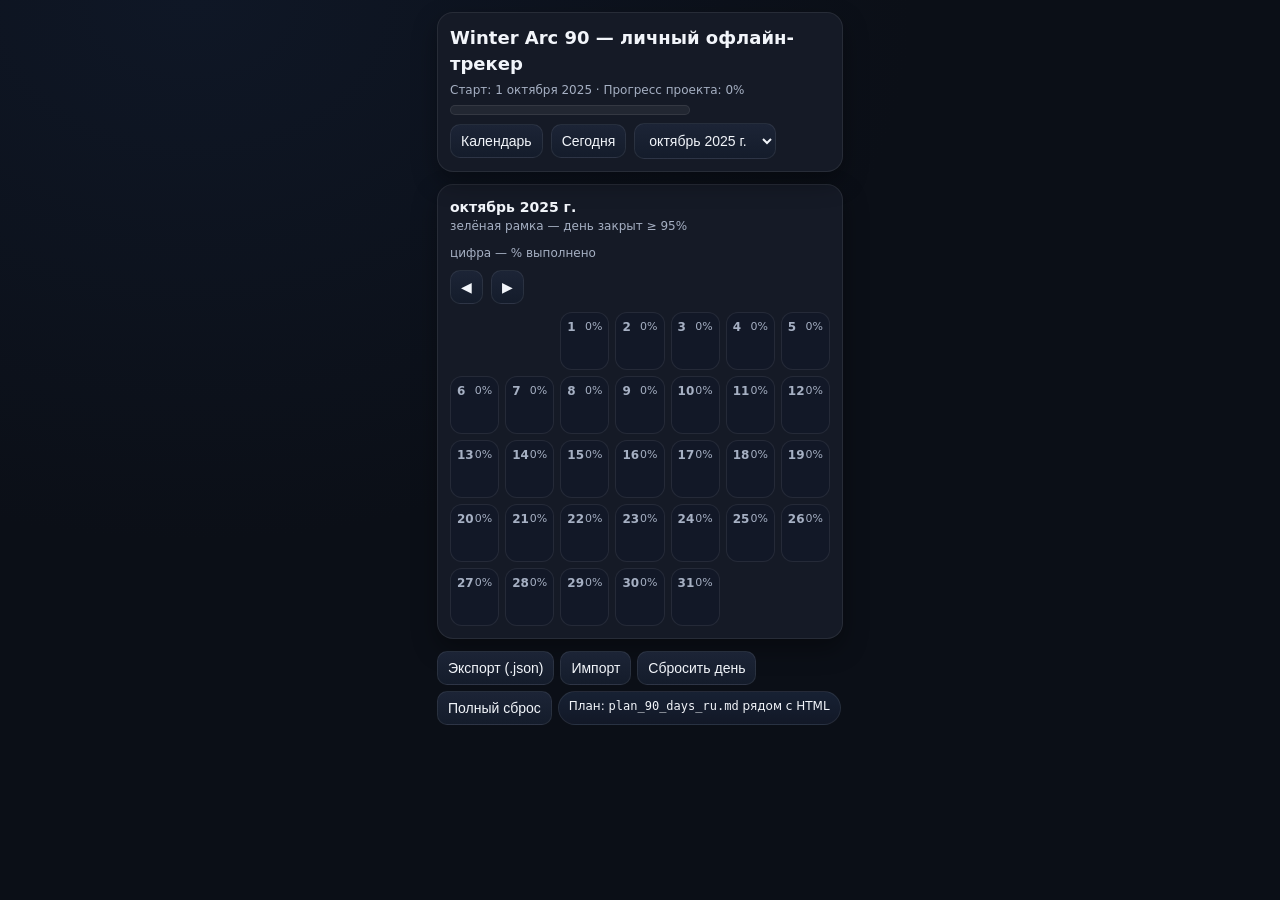
==== index.html @ 8bee767a "Add files via upload" ====
<!doctype html>
<html lang="ru">
<head>
  <meta charset="utf-8" />
  <meta name="viewport" content="width=device-width, initial-scale=1, viewport-fit=cover" />
  <title>Winter Arc 90 — личный трекер</title>
  <style>
    /* ===== Тема/переменные ===== */
    :root{
      --bg:#0b0f17; --fg:#f2f5fa; --muted:#a6b0c3;
      --card:#151a26; --border:rgba(255,255,255,.08);
      --accent:#7dd3fc; --ok:#22c55e;
      --chip:#1c2436; --shadow:0 10px 24px rgba(0,0,0,.35);
    }

    /* ===== База и ЖЁСТКИЙ МОБ. ЗАМОК ===== */
    *{box-sizing:border-box; max-width:100%}
    html,body{height:100%}
    html, body { overflow-x:hidden; }
    body{
      margin:0; background:radial-gradient(1200px 900px at 15% 0%, #0f1726 0%, #0b0f17 60%);
      color:var(--fg);
      font:15px/1.42 system-ui,-apple-system,Segoe UI,Roboto,Inter,Arial;
      -webkit-text-size-adjust:100%;
    }
    .wrap{
      width:100vw; max-width:430px;   /* под iPhone 14 Pro Max */
      margin:0 auto; padding:12px;
    }
    header{position:sticky; top:0; z-index:10; margin-bottom:12px}
    .card{background:var(--card); border:1px solid var(--border); border-radius:16px; padding:12px; box-shadow:var(--shadow)}
    .row{display:flex; gap:8px; align-items:center; flex-wrap:wrap}
    .row > *, header > * { min-width:0; } /* дети flex могут сжиматься */

    h1{font-size:18px; margin:0 0 6px}
    .sub{color:var(--muted); font-size:12px}
    .pill{background:linear-gradient(180deg,#172133,#121827);
      border:1px solid var(--border); border-radius:999px; padding:6px 10px; font-size:12px}
    .chips{display:flex; gap:6px; flex-wrap:wrap}
    .chip{background:var(--chip); border:1px solid var(--border); color:#cfe8ff; border-radius:999px; padding:4px 8px; font-size:11px}

    button,select{
      background:linear-gradient(180deg,#1c2436,#141c2b);
      color:var(--fg); border:1px solid var(--border);
      border-radius:10px; padding:8px 10px; font-size:14px; max-width:100%; cursor:pointer
    }

    /* ===== Календарь ===== */
    .legend{display:flex; gap:10px; color:var(--muted); font-size:12px; flex-wrap:wrap}
    .grid{display:grid; grid-template-columns:repeat(7, minmax(38px,1fr)); gap:6px}
    .dayCell{position:relative; min-height:58px; background:#121827; border:1px solid var(--border); border-radius:12px; padding:6px}
    .dayCell .num{font-weight:700; color:var(--muted); font-size:12px}
    .dayCell .pct{position:absolute; right:6px; top:6px; font-size:11px; color:var(--muted)}
    .dayCell.done{outline:2px solid var(--ok)}

    /* ===== День ===== */
    h2{margin:12px 0 8px; font-size:16px}
    ul{list-style:none; margin:0; padding:0; display:flex; flex-direction:column; gap:8px}
    li{display:flex; gap:10px; align-items:flex-start}
    input[type="checkbox"]{width:20px; height:20px; flex:0 0 auto; accent-color:#60a5fa}
    label, p, li, div { white-space:normal; overflow-wrap:anywhere; word-break:break-word }
    .group{border-left:3px solid rgba(125,211,252,.6); padding-left:10px; border-radius:6px}
    .hint{color:var(--muted); font-size:12px; margin-left:30px}

    /* ===== Прогресс ===== */
    .progressBar{height:10px; border:1px solid var(--border); background:rgba(255,255,255,.06); border-radius:999px; overflow:hidden}
    .progressBar>i{display:block; height:100%; background:linear-gradient(90deg,#7dd3fc,#c084fc)}

    /* ===== Футер ===== */
    .footer{margin:12px 0 20px; display:flex; gap:6px; flex-wrap:wrap}

    /* Медиаконтент не шире экрана */
    img,video,canvas,svg{max-width:100%; height:auto}
  </style>
</head>
<body>
  <div class="wrap">
    <header class="card">
      <div class="row" style="justify-content:space-between; align-items:flex-start">
        <div style="min-width:0">
          <h1>Winter Arc 90 — личный офлайн-трекер</h1>
          <div class="sub">Старт: 1 октября 2025 · Прогресс проекта: <span id="projectPct">0%</span></div>
          <div class="progressBar" style="width:240px; margin-top:6px"><i id="projectBar" style="width:0%"></i></div>
        </div>
        <div class="row">
          <button id="btnCalendar">Календарь</button>
          <button id="btnToday">Сегодня</button>
          <select id="monthJump"></select>
        </div>
      </div>
    </header>

    <!-- Календарь -->
    <div id="viewCalendar" class="card">
      <div class="row" style="justify-content:space-between; margin-bottom:8px">
        <div>
          <strong id="calTitle" style="font-size:14px"></strong>
          <div class="legend">
            <span>зелёная рамка — день закрыт ≥ 95%</span>
            <span>цифра — % выполнено</span>
          </div>
        </div>
        <div class="row">
          <button id="prevMonth">◀</button><button id="nextMonth">▶</button>
        </div>
      </div>
      <div id="calGrid" class="grid"></div>
    </div>

    <!-- День -->
    <div id="viewDay" class="card" style="margin-top:12px; display:none"></div>

    <div class="footer">
      <button id="exportBtn">Экспорт (.json)</button>
      <input id="importInput" type="file" accept="application/json" style="display:none" />
      <button id="importBtn">Импорт</button>
      <button id="resetDay">Сбросить день</button>
      <button id="resetAll">Полный сброс</button>
      <span class="pill">План: <code>plan_90_days_ru.md</code> рядом с HTML</span>
    </div>
  </div>

<script>
(function(){
  const START_DATE = new Date('2025-10-01T00:00:00');
  const TOTAL_DAYS = 90;
  const STORAGE_KEY = 'winter_arc_90_progress_lock430_v1';

  // Фразы — как ты требовал, без изменений
  const morningBase = ['проснулся в 06:00','умылся и зубы почистил','собрался и сделал кофе','выпил таблетки и бады','тренировка на улице','вышел на улицу на тренировку'];
  const dayTasksBase = [
    'пришел с тренировки  и искупался в холодной воде',
    'покушал кашу с фруктами 100 гр. овсянки 100 гр. ягод',
    'сделал чай черный с бергамотом',
    'писать проект ! - Работа!',
    '( брат ты сильный )',
    'покушать гречку 300 гр вареного и филе 400 гр в сыром',
    'изменение голоса в ютубе 1 час',
    null // сюда вставим ПДД
  ];
  const eveningTail = [
    'пришел покушал творог 200 гр.',
    'Pocket Option - работа\n( сделай чай с бергамотом и лимоном и имбирем )',
    'купаться в холодной воде',
    'спать уложиться в кровать уже в 21:50'
  ];

  const $ = s => document.querySelector(s);
  const storage = {
    load(){ try{return JSON.parse(localStorage.getItem(STORAGE_KEY)||'{}')}catch(_){return{}} },
    save(d){ localStorage.setItem(STORAGE_KEY, JSON.stringify(d)); }
  };
  let progress = storage.load();

  function fmtDate(d){ return d.toLocaleDateString('ru-RU',{year:'numeric',month:'long',day:'numeric'}) }
  function dayIndexFromDate(date){
    const ms = (new Date(date.getFullYear(),date.getMonth(),date.getDate()) - new Date(START_DATE.getFullYear(),START_DATE.getMonth(),START_DATE.getDate()));
    return Math.floor(ms/86400000) + 1;
  }
  function dateFromDayIndex(i){ const d=new Date(START_DATE); d.setDate(d.getDate()+(i-1)); return d; }

  // План тренировок из md
  let workouts = {};
  async function loadPlan(){
    try{
      const r = await fetch('plan_90_days_ru.md'); if(!r.ok) throw 0;
      const t = await r.text();
      const blocks = t.split(/\n---\n/g);
      blocks.forEach(b=>{
        const h = b.match(/\*\*День\s+(\d+)\s+—\s+([^*]+)\*\*/);
        if(!h) return;
        const idx = parseInt(h[1],10);
        const title = h[2].trim();
        const lines = b.split('\n').filter(l=>/^([•-])\s/.test(l)).map(l=> l.replace(/^([•-])\s*/,'').trim())
          .map(s=>{
            const m = s.split(/\s[—-]\s(.+)/);
            return {t:(m[0]||'').replace(/_/g,'').trim(), note:(m[1]||'').replace(/_/g,'').trim()};
          });
        workouts[idx] = {title, lines};
      });
    }catch(_){
      for(let i=1;i<=TOTAL_DAYS;i++) workouts[i] = {title:'', lines:[]};
    }
  }

  function pddRangeForDay(day){ const start=(day-1)*3+1; return `с ${start} - ${start+2} билет выучить пдд !`; }

  // Прогресс агрегация
  function gatherCounts(){
    let total=0, done=0;
    for(let i=1;i<=TOTAL_DAYS;i++){
      const st=progress['day_'+i];
      if(st){ const vals=Object.values(st); total+=vals.length; done+=vals.filter(Boolean).length; }
    }
    return {total,done,pct: total? Math.round(done/total*100):0};
  }
  function dayPct(i){
    const st=progress['day_'+i]; if(!st) return 0;
    const vals=Object.values(st); if(!vals.length) return 0;
    return Math.round(vals.filter(Boolean).length/vals.length*100);
  }

  // Рендер дня
  const viewDay = $('#viewDay'), viewCalendar = $('#viewCalendar');
  function checkboxHTML(dayKey,id,checked,text){ return `<li><input type="checkbox" data-key="${dayKey}" data-id="${id}" ${checked?'checked':''}/> <label>${text}</label></li>` }
  function subCheckboxHTML(dayKey,id,label,note,letter){
    const t = `${letter}. ${label}`; const checked = !!(progress[dayKey] && progress[dayKey][id]);
    return `<li style="margin-left:26px"><input type="checkbox" data-key="${dayKey}" data-id="${id}" ${checked?'checked':''}/> <label>${t}</label></li>` + (note? `<div class="hint">💡 ${note}</div>` : '');
  }

  function renderDay(dayIdx){
    const d = dateFromDayIndex(dayIdx);
    const w = workouts[dayIdx] || {title:'', lines:[]};
    const morningW = w.lines.slice(0,2), eveningW = w.lines.slice(2);

    const dayKey = 'day_'+dayIdx;
    const st = progress[dayKey] || {};
    let i=0; const next = ()=> (++i).toString();

    // Утро
    let morning = '<ul>';
    ['проснулся в 06:00','умылся и зубы почистил','собрался и сделал кофе','выпил таблетки и бады'].forEach(txt=>{
      morning += checkboxHTML(dayKey, next(), !!st[i], txt);
    });
    // Группа «утренняя тренировка» + подэтапы
    const grpMorningId = next(); morning += `<div class="group">${checkboxHTML(dayKey, grpMorningId, !!st[grpMorningId], 'Утренняя тренировка')}</div>`;
    const letters='АБВГДЕЖЗИЙКЛМНОПРСТУФХЦЧШЩ'.split('');
    morningW.forEach((it,idx)=> morning += subCheckboxHTML(dayKey, next(), it.t, it.note, letters[idx]||'•'));
    ['тренировка на улице','вышел на улицу на тренировку'].forEach(txt=> morning += checkboxHTML(dayKey, next(), !!st[i], txt));
    morning += '</ul>';

    // День
    let day = '<ul>';
    dayTasksBase.forEach(txt=> day += checkboxHTML(dayKey, next(), !!st[i], (txt===null? pddRangeForDay(dayIdx):txt)));
    day += '</ul>';

    // Вечер
    let eve = '<ul>';
    const grpEveningId = next(); eve += `<div class="group">${checkboxHTML(dayKey, grpEveningId, !!st[grpEveningId], 'Вечерняя тренировка')}</div>`;
    eveningW.forEach((it,idx)=> eve += subCheckboxHTML(dayKey, next(), it.t, it.note, letters[idx]||'•'));
    eveningTail.forEach(txt=> eve += checkboxHTML(dayKey, next(), !!st[i], txt));
    eve += '</ul>';

    const pct = dayPct(dayIdx);
    const html =
    `<div class="row" style="justify-content:space-between; align-items:baseline">
       <div style="min-width:0">
         <h2 style="margin:0">${fmtDate(d)} — доброе утро паскуда ${dayIdx} день</h2>
         <div class="sub">${w.title? ('Тема: '+w.title) : 'Без темы'}</div>
         <div class="progressBar" style="width:200px; margin-top:6px"><i id="dayBar" style="width:${pct}%"></i></div>
       </div>
       <div class="chips"><span class="chip">TikTok</span><span class="chip">Winter Arc</span></div>
     </div>
     <div class="section"><h2>Утренняя рутина</h2>${morning}</div>
     <div class="section"><h2>Дневные задачи</h2>${day}</div>
     <div class="section"><h2>Вечерняя рутина</h2>${eve}</div>`;

    viewDay.innerHTML = html;
    viewCalendar.style.display = 'none';
    viewDay.style.display = '';

    viewDay.querySelectorAll('input[type="checkbox"]').forEach(el=>{
      el.addEventListener('change', ()=>{
        const key = el.getAttribute('data-key'); const id = el.getAttribute('data-id');
        const s = progress[key] || {}; s[id] = el.checked; progress[key]=s; storage.save(progress);
        renderCalendar(currentMonth, false); updateBars(dayIdx);
      });
    });
    updateBars(dayIdx);
  }

  function updateBars(dayIdx){
    const dPct = dayPct(dayIdx);
    const proj = gatherCounts();
    const bar = $('#dayBar'); if(bar) bar.style.width = dPct+'%';
    $('#projectBar').style.width = proj.pct+'%';
    $('#projectPct').textContent = proj.pct+'%';
  }

  // Календарь
  const calTitle = $('#calTitle'), calGrid = $('#calGrid'), monthJump = $('#monthJump');
  let currentMonth = new Date(START_DATE.getFullYear(), START_DATE.getMonth(), 1);

  function renderCalendar(monthDate, rebuildJump=true){
    calTitle.textContent = monthDate.toLocaleDateString('ru-RU',{month:'long',year:'numeric'});
    calGrid.innerHTML = '';
    const first = new Date(monthDate.getFullYear(), monthDate.getMonth(), 1);
    const startWeekday = (first.getDay()+6)%7;
    const daysInMonth = new Date(monthDate.getFullYear(), monthDate.getMonth()+1, 0).getDate();

    for(let i=0;i<startWeekday;i++) calGrid.appendChild(document.createElement('div'));

    const endDate = new Date(START_DATE); endDate.setDate(START_DATE.getDate()+TOTAL_DAYS-1);
    for(let day=1; day<=daysInMonth; day++){
      const cell = document.createElement('div'); cell.className='dayCell';
      const cur = new Date(monthDate.getFullYear(), monthDate.getMonth(), day);
      const idx = dayIndexFromDate(cur);
      const within = cur>=START_DATE && cur<=endDate;
      cell.innerHTML = `<div class="num">${day}</div>`;
      if(within){
        const p = dayPct(idx);
        const badge = document.createElement('div'); badge.className='pct'; badge.textContent = p+'%';
        cell.appendChild(badge);
        if(p>=95) cell.classList.add('done');
        cell.style.cursor='pointer';
        cell.onclick = ()=> renderDay(idx);
      } else {
        cell.style.opacity=.35;
      }
      calGrid.appendChild(cell);
    }

    if(rebuildJump){
      monthJump.innerHTML='';
      const end2 = new Date(START_DATE); end2.setDate(START_DATE.getDate()+TOTAL_DAYS-1);
      for(let m=new Date(START_DATE.getFullYear(),START_DATE.getMonth(),1);
          m<=new Date(end2.getFullYear(),end2.getMonth(),1);
          m.setMonth(m.getMonth()+1)){
        const opt=document.createElement('option');
        opt.value=m.toISOString();
        opt.textContent=m.toLocaleDateString('ru-RU',{month:'long',year:'numeric'});
        if(m.getMonth()===monthDate.getMonth() && m.getFullYear()===monthDate.getFullYear()) opt.selected=true;
        monthJump.appendChild(opt);
      }
    }

    const proj = gatherCounts();
    $('#projectBar').style.width = proj.pct+'%';
    $('#projectPct').textContent = proj.pct+'%';
  }

  // Навигация/экспорт
  $('#prevMonth').onclick = ()=>{ currentMonth.setMonth(currentMonth.getMonth()-1); renderCalendar(currentMonth,false); };
  $('#nextMonth').onclick = ()=>{ currentMonth.setMonth(currentMonth.getMonth()+1); renderCalendar(currentMonth,false); };
  $('#btnCalendar').onclick = ()=>{ viewDay.style.display='none'; viewCalendar.style.display=''; };
  $('#btnToday').onclick = ()=>{ const idx=Math.max(1, Math.min(TOTAL_DAYS, dayIndexFromDate(new Date()))); renderDay(idx); };
  monthJump.onchange = e=>{ currentMonth = new Date(e.target.value); renderCalendar(currentMonth,false); };

  $('#exportBtn').onclick = ()=>{
    const a=document.createElement('a');
    a.href=URL.createObjectURL(new Blob([JSON.stringify(progress,null,2)],{type:'application/json'}));
    a.download='winter_arc_progress.json'; a.click();
  };
  $('#importBtn').onclick = ()=> $('#importInput').click();
  $('#importInput').onchange = async e=>{
    const f=e.target.files[0]; if(!f) return;
    try{ progress=JSON.parse(await f.text()); storage.save(progress); renderCalendar(currentMonth,false); alert('Импортирован прогресс'); }
    catch{ alert('Не удалось импортировать JSON'); }
  };
  $('#resetDay').onclick = ()=>{
    const idx=Math.max(1, Math.min(TOTAL_DAYS, dayIndexFromDate(new Date())));
    delete progress['day_'+idx]; storage.save(progress); renderDay(idx);
  };
  $('#resetAll').onclick = ()=>{
    if(confirm('Сбросить весь прогресс?')){ progress={}; storage.save(progress); renderCalendar(currentMonth,true); }
  };

  loadPlan().then(()=> renderCalendar(currentMonth,true));
})();
</script>
</body>
</html>
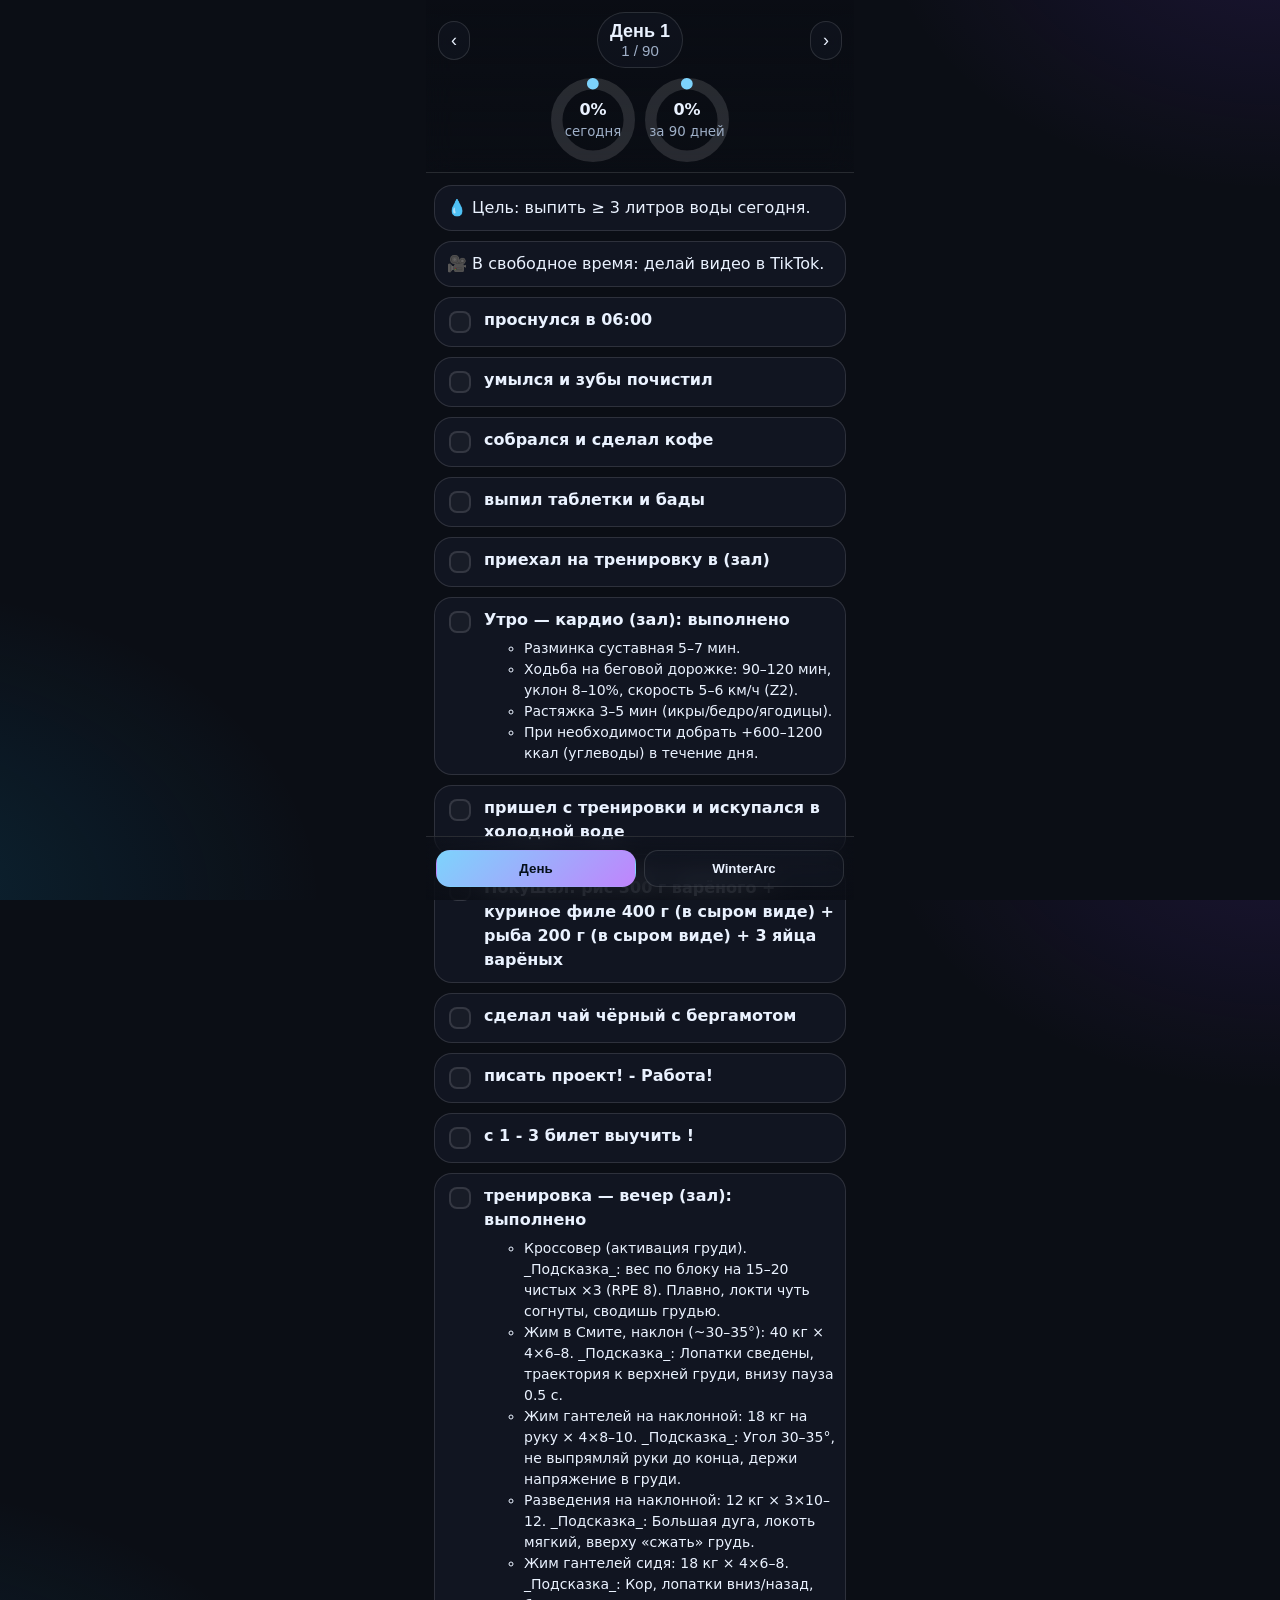
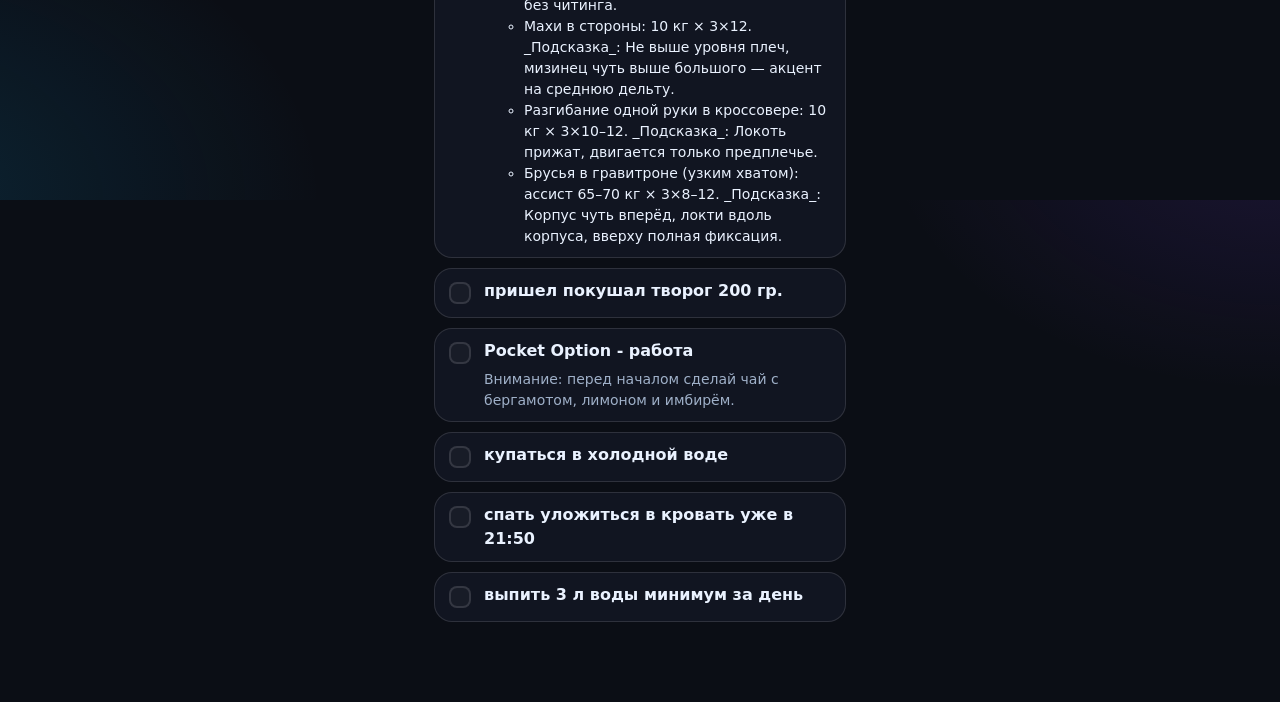
==== commit c5e0cb96: "Add files via upload" ====
--- a/index.html
+++ b/index.html
@@ -1,362 +1,67 @@
-<!doctype html>
-<html lang="ru">
-<head>
-  <meta charset="utf-8" />
-  <meta name="viewport" content="width=device-width, initial-scale=1, viewport-fit=cover" />
-  <title>Winter Arc 90 — личный трекер</title>
-  <style>
-    /* ===== Тема/переменные ===== */
-    :root{
-      --bg:#0b0f17; --fg:#f2f5fa; --muted:#a6b0c3;
-      --card:#151a26; --border:rgba(255,255,255,.08);
-      --accent:#7dd3fc; --ok:#22c55e;
-      --chip:#1c2436; --shadow:0 10px 24px rgba(0,0,0,.35);
-    }
-
-    /* ===== База и ЖЁСТКИЙ МОБ. ЗАМОК ===== */
-    *{box-sizing:border-box; max-width:100%}
-    html,body{height:100%}
-    html, body { overflow-x:hidden; }
-    body{
-      margin:0; background:radial-gradient(1200px 900px at 15% 0%, #0f1726 0%, #0b0f17 60%);
-      color:var(--fg);
-      font:15px/1.42 system-ui,-apple-system,Segoe UI,Roboto,Inter,Arial;
-      -webkit-text-size-adjust:100%;
-    }
-    .wrap{
-      width:100vw; max-width:430px;   /* под iPhone 14 Pro Max */
-      margin:0 auto; padding:12px;
-    }
-    header{position:sticky; top:0; z-index:10; margin-bottom:12px}
-    .card{background:var(--card); border:1px solid var(--border); border-radius:16px; padding:12px; box-shadow:var(--shadow)}
-    .row{display:flex; gap:8px; align-items:center; flex-wrap:wrap}
-    .row > *, header > * { min-width:0; } /* дети flex могут сжиматься */
-
-    h1{font-size:18px; margin:0 0 6px}
-    .sub{color:var(--muted); font-size:12px}
-    .pill{background:linear-gradient(180deg,#172133,#121827);
-      border:1px solid var(--border); border-radius:999px; padding:6px 10px; font-size:12px}
-    .chips{display:flex; gap:6px; flex-wrap:wrap}
-    .chip{background:var(--chip); border:1px solid var(--border); color:#cfe8ff; border-radius:999px; padding:4px 8px; font-size:11px}
-
-    button,select{
-      background:linear-gradient(180deg,#1c2436,#141c2b);
-      color:var(--fg); border:1px solid var(--border);
-      border-radius:10px; padding:8px 10px; font-size:14px; max-width:100%; cursor:pointer
-    }
-
-    /* ===== Календарь ===== */
-    .legend{display:flex; gap:10px; color:var(--muted); font-size:12px; flex-wrap:wrap}
-    .grid{display:grid; grid-template-columns:repeat(7, minmax(38px,1fr)); gap:6px}
-    .dayCell{position:relative; min-height:58px; background:#121827; border:1px solid var(--border); border-radius:12px; padding:6px}
-    .dayCell .num{font-weight:700; color:var(--muted); font-size:12px}
-    .dayCell .pct{position:absolute; right:6px; top:6px; font-size:11px; color:var(--muted)}
-    .dayCell.done{outline:2px solid var(--ok)}
-
-    /* ===== День ===== */
-    h2{margin:12px 0 8px; font-size:16px}
-    ul{list-style:none; margin:0; padding:0; display:flex; flex-direction:column; gap:8px}
-    li{display:flex; gap:10px; align-items:flex-start}
-    input[type="checkbox"]{width:20px; height:20px; flex:0 0 auto; accent-color:#60a5fa}
-    label, p, li, div { white-space:normal; overflow-wrap:anywhere; word-break:break-word }
-    .group{border-left:3px solid rgba(125,211,252,.6); padding-left:10px; border-radius:6px}
-    .hint{color:var(--muted); font-size:12px; margin-left:30px}
-
-    /* ===== Прогресс ===== */
-    .progressBar{height:10px; border:1px solid var(--border); background:rgba(255,255,255,.06); border-radius:999px; overflow:hidden}
-    .progressBar>i{display:block; height:100%; background:linear-gradient(90deg,#7dd3fc,#c084fc)}
-
-    /* ===== Футер ===== */
-    .footer{margin:12px 0 20px; display:flex; gap:6px; flex-wrap:wrap}
-
-    /* Медиаконтент не шире экрана */
-    img,video,canvas,svg{max-width:100%; height:auto}
-  </style>
-</head>
-<body>
-  <div class="wrap">
-    <header class="card">
-      <div class="row" style="justify-content:space-between; align-items:flex-start">
-        <div style="min-width:0">
-          <h1>Winter Arc 90 — личный офлайн-трекер</h1>
-          <div class="sub">Старт: 1 октября 2025 · Прогресс проекта: <span id="projectPct">0%</span></div>
-          <div class="progressBar" style="width:240px; margin-top:6px"><i id="projectBar" style="width:0%"></i></div>
-        </div>
-        <div class="row">
-          <button id="btnCalendar">Календарь</button>
-          <button id="btnToday">Сегодня</button>
-          <select id="monthJump"></select>
-        </div>
-      </div>
-    </header>
-
-    <!-- Календарь -->
-    <div id="viewCalendar" class="card">
-      <div class="row" style="justify-content:space-between; margin-bottom:8px">
-        <div>
-          <strong id="calTitle" style="font-size:14px"></strong>
-          <div class="legend">
-            <span>зелёная рамка — день закрыт ≥ 95%</span>
-            <span>цифра — % выполнено</span>
-          </div>
-        </div>
-        <div class="row">
-          <button id="prevMonth">◀</button><button id="nextMonth">▶</button>
-        </div>
-      </div>
-      <div id="calGrid" class="grid"></div>
-    </div>
-
-    <!-- День -->
-    <div id="viewDay" class="card" style="margin-top:12px; display:none"></div>
-
-    <div class="footer">
-      <button id="exportBtn">Экспорт (.json)</button>
-      <input id="importInput" type="file" accept="application/json" style="display:none" />
-      <button id="importBtn">Импорт</button>
-      <button id="resetDay">Сбросить день</button>
-      <button id="resetAll">Полный сброс</button>
-      <span class="pill">План: <code>plan_90_days_ru.md</code> рядом с HTML</span>
-    </div>
-  </div>
-
-<script>
-(function(){
-  const START_DATE = new Date('2025-10-01T00:00:00');
-  const TOTAL_DAYS = 90;
-  const STORAGE_KEY = 'winter_arc_90_progress_lock430_v1';
-
-  // Фразы — как ты требовал, без изменений
-  const morningBase = ['проснулся в 06:00','умылся и зубы почистил','собрался и сделал кофе','выпил таблетки и бады','тренировка на улице','вышел на улицу на тренировку'];
-  const dayTasksBase = [
-    'пришел с тренировки  и искупался в холодной воде',
-    'покушал кашу с фруктами 100 гр. овсянки 100 гр. ягод',
-    'сделал чай черный с бергамотом',
-    'писать проект ! - Работа!',
-    '( брат ты сильный )',
-    'покушать гречку 300 гр вареного и филе 400 гр в сыром',
-    'изменение голоса в ютубе 1 час',
-    null // сюда вставим ПДД
-  ];
-  const eveningTail = [
-    'пришел покушал творог 200 гр.',
-    'Pocket Option - работа\n( сделай чай с бергамотом и лимоном и имбирем )',
-    'купаться в холодной воде',
-    'спать уложиться в кровать уже в 21:50'
-  ];
-
-  const $ = s => document.querySelector(s);
-  const storage = {
-    load(){ try{return JSON.parse(localStorage.getItem(STORAGE_KEY)||'{}')}catch(_){return{}} },
-    save(d){ localStorage.setItem(STORAGE_KEY, JSON.stringify(d)); }
-  };
-  let progress = storage.load();
-
-  function fmtDate(d){ return d.toLocaleDateString('ru-RU',{year:'numeric',month:'long',day:'numeric'}) }
-  function dayIndexFromDate(date){
-    const ms = (new Date(date.getFullYear(),date.getMonth(),date.getDate()) - new Date(START_DATE.getFullYear(),START_DATE.getMonth(),START_DATE.getDate()));
-    return Math.floor(ms/86400000) + 1;
-  }
-  function dateFromDayIndex(i){ const d=new Date(START_DATE); d.setDate(d.getDate()+(i-1)); return d; }
-
-  // План тренировок из md
-  let workouts = {};
-  async function loadPlan(){
-    try{
-      const r = await fetch('plan_90_days_ru.md'); if(!r.ok) throw 0;
-      const t = await r.text();
-      const blocks = t.split(/\n---\n/g);
-      blocks.forEach(b=>{
-        const h = b.match(/\*\*День\s+(\d+)\s+—\s+([^*]+)\*\*/);
-        if(!h) return;
-        const idx = parseInt(h[1],10);
-        const title = h[2].trim();
-        const lines = b.split('\n').filter(l=>/^([•-])\s/.test(l)).map(l=> l.replace(/^([•-])\s*/,'').trim())
-          .map(s=>{
-            const m = s.split(/\s[—-]\s(.+)/);
-            return {t:(m[0]||'').replace(/_/g,'').trim(), note:(m[1]||'').replace(/_/g,'').trim()};
-          });
-        workouts[idx] = {title, lines};
-      });
-    }catch(_){
-      for(let i=1;i<=TOTAL_DAYS;i++) workouts[i] = {title:'', lines:[]};
-    }
-  }
-
-  function pddRangeForDay(day){ const start=(day-1)*3+1; return `с ${start} - ${start+2} билет выучить пдд !`; }
-
-  // Прогресс агрегация
-  function gatherCounts(){
-    let total=0, done=0;
-    for(let i=1;i<=TOTAL_DAYS;i++){
-      const st=progress['day_'+i];
-      if(st){ const vals=Object.values(st); total+=vals.length; done+=vals.filter(Boolean).length; }
-    }
-    return {total,done,pct: total? Math.round(done/total*100):0};
-  }
-  function dayPct(i){
-    const st=progress['day_'+i]; if(!st) return 0;
-    const vals=Object.values(st); if(!vals.length) return 0;
-    return Math.round(vals.filter(Boolean).length/vals.length*100);
-  }
-
-  // Рендер дня
-  const viewDay = $('#viewDay'), viewCalendar = $('#viewCalendar');
-  function checkboxHTML(dayKey,id,checked,text){ return `<li><input type="checkbox" data-key="${dayKey}" data-id="${id}" ${checked?'checked':''}/> <label>${text}</label></li>` }
-  function subCheckboxHTML(dayKey,id,label,note,letter){
-    const t = `${letter}. ${label}`; const checked = !!(progress[dayKey] && progress[dayKey][id]);
-    return `<li style="margin-left:26px"><input type="checkbox" data-key="${dayKey}" data-id="${id}" ${checked?'checked':''}/> <label>${t}</label></li>` + (note? `<div class="hint">💡 ${note}</div>` : '');
-  }
-
-  function renderDay(dayIdx){
-    const d = dateFromDayIndex(dayIdx);
-    const w = workouts[dayIdx] || {title:'', lines:[]};
-    const morningW = w.lines.slice(0,2), eveningW = w.lines.slice(2);
-
-    const dayKey = 'day_'+dayIdx;
-    const st = progress[dayKey] || {};
-    let i=0; const next = ()=> (++i).toString();
-
-    // Утро
-    let morning = '<ul>';
-    ['проснулся в 06:00','умылся и зубы почистил','собрался и сделал кофе','выпил таблетки и бады'].forEach(txt=>{
-      morning += checkboxHTML(dayKey, next(), !!st[i], txt);
-    });
-    // Группа «утренняя тренировка» + подэтапы
-    const grpMorningId = next(); morning += `<div class="group">${checkboxHTML(dayKey, grpMorningId, !!st[grpMorningId], 'Утренняя тренировка')}</div>`;
-    const letters='АБВГДЕЖЗИЙКЛМНОПРСТУФХЦЧШЩ'.split('');
-    morningW.forEach((it,idx)=> morning += subCheckboxHTML(dayKey, next(), it.t, it.note, letters[idx]||'•'));
-    ['тренировка на улице','вышел на улицу на тренировку'].forEach(txt=> morning += checkboxHTML(dayKey, next(), !!st[i], txt));
-    morning += '</ul>';
-
-    // День
-    let day = '<ul>';
-    dayTasksBase.forEach(txt=> day += checkboxHTML(dayKey, next(), !!st[i], (txt===null? pddRangeForDay(dayIdx):txt)));
-    day += '</ul>';
-
-    // Вечер
-    let eve = '<ul>';
-    const grpEveningId = next(); eve += `<div class="group">${checkboxHTML(dayKey, grpEveningId, !!st[grpEveningId], 'Вечерняя тренировка')}</div>`;
-    eveningW.forEach((it,idx)=> eve += subCheckboxHTML(dayKey, next(), it.t, it.note, letters[idx]||'•'));
-    eveningTail.forEach(txt=> eve += checkboxHTML(dayKey, next(), !!st[i], txt));
-    eve += '</ul>';
-
-    const pct = dayPct(dayIdx);
-    const html =
-    `<div class="row" style="justify-content:space-between; align-items:baseline">
-       <div style="min-width:0">
-         <h2 style="margin:0">${fmtDate(d)} — доброе утро паскуда ${dayIdx} день</h2>
-         <div class="sub">${w.title? ('Тема: '+w.title) : 'Без темы'}</div>
-         <div class="progressBar" style="width:200px; margin-top:6px"><i id="dayBar" style="width:${pct}%"></i></div>
-       </div>
-       <div class="chips"><span class="chip">TikTok</span><span class="chip">Winter Arc</span></div>
-     </div>
-     <div class="section"><h2>Утренняя рутина</h2>${morning}</div>
-     <div class="section"><h2>Дневные задачи</h2>${day}</div>
-     <div class="section"><h2>Вечерняя рутина</h2>${eve}</div>`;
-
-    viewDay.innerHTML = html;
-    viewCalendar.style.display = 'none';
-    viewDay.style.display = '';
-
-    viewDay.querySelectorAll('input[type="checkbox"]').forEach(el=>{
-      el.addEventListener('change', ()=>{
-        const key = el.getAttribute('data-key'); const id = el.getAttribute('data-id');
-        const s = progress[key] || {}; s[id] = el.checked; progress[key]=s; storage.save(progress);
-        renderCalendar(currentMonth, false); updateBars(dayIdx);
-      });
-    });
-    updateBars(dayIdx);
-  }
-
-  function updateBars(dayIdx){
-    const dPct = dayPct(dayIdx);
-    const proj = gatherCounts();
-    const bar = $('#dayBar'); if(bar) bar.style.width = dPct+'%';
-    $('#projectBar').style.width = proj.pct+'%';
-    $('#projectPct').textContent = proj.pct+'%';
-  }
-
-  // Календарь
-  const calTitle = $('#calTitle'), calGrid = $('#calGrid'), monthJump = $('#monthJump');
-  let currentMonth = new Date(START_DATE.getFullYear(), START_DATE.getMonth(), 1);
-
-  function renderCalendar(monthDate, rebuildJump=true){
-    calTitle.textContent = monthDate.toLocaleDateString('ru-RU',{month:'long',year:'numeric'});
-    calGrid.innerHTML = '';
-    const first = new Date(monthDate.getFullYear(), monthDate.getMonth(), 1);
-    const startWeekday = (first.getDay()+6)%7;
-    const daysInMonth = new Date(monthDate.getFullYear(), monthDate.getMonth()+1, 0).getDate();
-
-    for(let i=0;i<startWeekday;i++) calGrid.appendChild(document.createElement('div'));
-
-    const endDate = new Date(START_DATE); endDate.setDate(START_DATE.getDate()+TOTAL_DAYS-1);
-    for(let day=1; day<=daysInMonth; day++){
-      const cell = document.createElement('div'); cell.className='dayCell';
-      const cur = new Date(monthDate.getFullYear(), monthDate.getMonth(), day);
-      const idx = dayIndexFromDate(cur);
-      const within = cur>=START_DATE && cur<=endDate;
-      cell.innerHTML = `<div class="num">${day}</div>`;
-      if(within){
-        const p = dayPct(idx);
-        const badge = document.createElement('div'); badge.className='pct'; badge.textContent = p+'%';
-        cell.appendChild(badge);
-        if(p>=95) cell.classList.add('done');
-        cell.style.cursor='pointer';
-        cell.onclick = ()=> renderDay(idx);
-      } else {
-        cell.style.opacity=.35;
-      }
-      calGrid.appendChild(cell);
-    }
-
-    if(rebuildJump){
-      monthJump.innerHTML='';
-      const end2 = new Date(START_DATE); end2.setDate(START_DATE.getDate()+TOTAL_DAYS-1);
-      for(let m=new Date(START_DATE.getFullYear(),START_DATE.getMonth(),1);
-          m<=new Date(end2.getFullYear(),end2.getMonth(),1);
-          m.setMonth(m.getMonth()+1)){
-        const opt=document.createElement('option');
-        opt.value=m.toISOString();
-        opt.textContent=m.toLocaleDateString('ru-RU',{month:'long',year:'numeric'});
-        if(m.getMonth()===monthDate.getMonth() && m.getFullYear()===monthDate.getFullYear()) opt.selected=true;
-        monthJump.appendChild(opt);
-      }
-    }
-
-    const proj = gatherCounts();
-    $('#projectBar').style.width = proj.pct+'%';
-    $('#projectPct').textContent = proj.pct+'%';
-  }
-
-  // Навигация/экспорт
-  $('#prevMonth').onclick = ()=>{ currentMonth.setMonth(currentMonth.getMonth()-1); renderCalendar(currentMonth,false); };
-  $('#nextMonth').onclick = ()=>{ currentMonth.setMonth(currentMonth.getMonth()+1); renderCalendar(currentMonth,false); };
-  $('#btnCalendar').onclick = ()=>{ viewDay.style.display='none'; viewCalendar.style.display=''; };
-  $('#btnToday').onclick = ()=>{ const idx=Math.max(1, Math.min(TOTAL_DAYS, dayIndexFromDate(new Date()))); renderDay(idx); };
-  monthJump.onchange = e=>{ currentMonth = new Date(e.target.value); renderCalendar(currentMonth,false); };
-
-  $('#exportBtn').onclick = ()=>{
-    const a=document.createElement('a');
-    a.href=URL.createObjectURL(new Blob([JSON.stringify(progress,null,2)],{type:'application/json'}));
-    a.download='winter_arc_progress.json'; a.click();
-  };
-  $('#importBtn').onclick = ()=> $('#importInput').click();
-  $('#importInput').onchange = async e=>{
-    const f=e.target.files[0]; if(!f) return;
-    try{ progress=JSON.parse(await f.text()); storage.save(progress); renderCalendar(currentMonth,false); alert('Импортирован прогресс'); }
-    catch{ alert('Не удалось импортировать JSON'); }
-  };
-  $('#resetDay').onclick = ()=>{
-    const idx=Math.max(1, Math.min(TOTAL_DAYS, dayIndexFromDate(new Date())));
-    delete progress['day_'+idx]; storage.save(progress); renderDay(idx);
-  };
-  $('#resetAll').onclick = ()=>{
-    if(confirm('Сбросить весь прогресс?')){ progress={}; storage.save(progress); renderCalendar(currentMonth,true); }
-  };
-
-  loadPlan().then(()=> renderCalendar(currentMonth,true));
-})();
-</script>
-</body>
-</html>
+<!doctype html>
+<html lang="ru">
+<head>
+  <meta charset="utf-8" />
+  <meta name="viewport" content="width=device-width, initial-scale=1, maximum-scale=1, user-scalable=no, viewport-fit=cover"/><title>Winter Arc 90 — трекер</title>
+  <link rel="stylesheet" href="style.css"/>
+</head>
+<body>
+  <div id="app">
+    <header class="topbar">
+      <div class="day-switch">
+        <button id="prevDay" aria-label="предыдущий день">‹</button>
+        <div class="day-title">
+          <button id="openPicker" class="day-label"><span id="dayLabel">День 1</span><small id="dayOf90">1 / 90</small></button>
+        </div>
+        <button id="nextDay" aria-label="следующий день">›</button>
+      </div>
+      <div class="rings">
+        <div class="ring" id="todayRing">
+          <svg viewBox="0 0 44 44"><circle cx="22" cy="22" r="19" class="bg"/><circle cx="22" cy="22" r="19" class="fg"/></svg>
+          <div class="ring-text"><span id="todayPct">0%</span><small>сегодня</small></div>
+        </div>
+        <div class="ring" id="allRing">
+          <svg viewBox="0 0 44 44"><circle cx="22" cy="22" r="19" class="bg"/><circle cx="22" cy="22" r="19" class="fg"/></svg>
+          <div class="ring-text"><span id="allPct">0%</span><small>за 90 дней</small></div>
+        </div>
+      </div>
+    </header>
+
+    <main id="content" class="content">
+      <section id="tab-day" class="tab active">
+        <div class="note note-water">💧 Цель: выпить ≥ 3 литров воды сегодня.</div>
+        <div class="note">🎥 В свободное время: делай видео в TikTok.</div>
+        <ul id="checklist" class="list"></ul>
+      </section>
+
+      <section id="tab-winterarc" class="tab">
+        <h2>WinterArc — таблицы</h2>
+        <div id="winterTabs" class="subtabs"></div>
+        <div id="winterTable" class="tablewrap"></div>
+      </section>
+    </main>
+
+    <nav class="bottombar">
+      <button data-tab="tab-day" class="active">День</button>
+      <button data-tab="tab-winterarc">WinterArc</button>
+    </nav>
+
+    <!-- Day Picker Overlay -->
+    <div id="dayPicker" class="overlay hidden">
+      <div class="sheet">
+        <div class="sheet-head">
+          <span>Выбери день</span>
+          <button id="closePicker" class="iconbtn">✕</button>
+        </div>
+        <div id="dayGrid" class="day-grid"></div>
+      </div>
+    </div>
+  </div>
+
+  <script>
+  document.documentElement.style.setProperty('--safe-top', (window.CSS && CSS.supports('top: env(safe-area-inset-top)')) ? 'env(safe-area-inset-top)' : '0px');
+  document.documentElement.style.setProperty('--safe-bottom', (window.CSS && CSS.supports('bottom: env(safe-area-inset-bottom)')) ? 'env(safe-area-inset-bottom)' : '0px');
+  </script>
+<script src="./app_updated.js"></script>
+</body>
+</html>
--- a/style.css
+++ b/style.css
@@ -0,0 +1,96 @@
+/* ===== Base / 2025 glass ===== */
+:root{
+  --bg:#0b0e15; --ink:#eaf2ff; --muted:#9fb0c8;
+  --card:rgba(24,29,44,.55); --glass:rgba(24,29,44,.35);
+  --stroke:rgba(255,255,255,.12);
+  --accent:#7dd3fc; --accent2:#c084fc; --ok:#22c55e; --warn:#f59e0b; --danger:#ef4444;
+  --radius:18px;
+  --nav-h:64px;
+}
+*{box-sizing:border-box}
+html,body{height:100%;margin:0}
+body{
+  font: 16px/1.5 system-ui, -apple-system, Segoe UI, Roboto, sans-serif;
+  background:
+    radial-gradient(1000px 700px at 100% -10%, rgba(124,58,237,.15), transparent 40%),
+    radial-gradient(1000px 700px at -10% 100%, rgba(14,165,233,.15), transparent 45%),
+    linear-gradient(180deg, #0b0e15 0%, #0b0e15 100%);
+  color:var(--ink);
+  padding-top: var(--safe-top);
+  padding-bottom: calc(var(--nav-h) + var(--safe-bottom) + 28px);
+}
+#app{max-width:428px;margin:0 auto;position:relative;min-height:100%}
+.topbar{
+  position:sticky;top:0;z-index:10;
+  backdrop-filter: blur(14px);
+  background:linear-gradient(180deg, rgba(10,13,20,.9), rgba(10,13,20,.4));
+  border-bottom:1px solid var(--stroke);
+  padding:12px 12px 10px;
+}
+.day-switch{display:flex;align-items:center;justify-content:space-between;gap:10px}
+.day-switch button{background:var(--glass); color:var(--ink); border:1px solid var(--stroke); padding:8px 12px; border-radius:999px; font-size:18px}
+.day-title{display:flex;flex-direction:column;align-items:center;min-width:140px}
+.day-label{background:transparent;border:none;color:var(--ink);display:flex;flex-direction:column;align-items:center}
+.day-title span{font-weight:700;font-size:18px}
+.day-title small{color:var(--muted)}
+.rings{display:flex;gap:10px;justify-content:center;margin-top:10px}
+.ring{position:relative;width:84px;height:84px}
+.ring svg{width:84px;height:84px;transform:rotate(-90deg)}
+.ring .bg{fill:none;stroke:var(--stroke);stroke-width:6}
+.ring .fg{fill:none;stroke:var(--accent);stroke-linecap:round;stroke-width:6;stroke-dasharray:119 119;stroke-dashoffset:119;transition:stroke-dashoffset .3s}
+.ring-text{position:absolute;inset:0;display:flex;flex-direction:column;align-items:center;justify-content:center;font-weight:700}
+.ring-text small{color:var(--muted);font-weight:500}
+
+.content{padding:12px 8px 80px} /* big bottom padding so last card is visible above nav */
+.note{background:var(--card);border:1px solid var(--stroke);padding:10px 12px;border-radius:var(--radius);margin-bottom:10px}
+.list{list-style:none;margin:0;padding:0;display:flex;flex-direction:column;gap:10px}
+.item{background:var(--card);border:1px solid var(--stroke);border-radius:var(--radius);padding:10px;display:flex;gap:10px;align-items:flex-start}
+/* Fancy checkboxes */
+.item input[type="checkbox"]{appearance:none;-webkit-appearance:none; width:22px;height:22px;border-radius:8px;border:2px solid var(--stroke);background:rgba(255,255,255,.03);position:relative;flex:0 0 22px}
+.item input[type="checkbox"]:checked{background:linear-gradient(135deg, var(--accent), var(--accent2));border-color:transparent}
+.item input[type="checkbox"]:checked::after{content:'✓';position:absolute;inset:0;display:flex;align-items:center;justify-content:center;color:#06151e;font-weight:900;font-size:16px}
+.item .txt{flex:1}
+.item .txt .title{font-weight:600}
+.item .txt .sub{color:var(--muted);font-size:14px;margin-top:6px}
+.sub .exo{color:var(--ink)}
+.sub .hint{color:#9cc8ff}
+.muted{color:var(--muted)}
+
+/* Subtabs + tables */
+.subtabs{display:flex;gap:6px;flex-wrap:wrap;margin-bottom:8px}
+.subtabs button{background:var(--glass);border:1px solid var(--stroke);padding:8px 10px;border-radius:12px;color:var(--ink)}
+.subtabs button.active{background:linear-gradient(135deg, var(--accent), var(--accent2));color:#05101a;border-color:transparent}
+.tablewrap{overflow:auto;border:1px solid var(--stroke);border-radius:12px;background:var(--card)}
+.tablewrap table{border-collapse:separate;border-spacing:0;width:100%;min-width:980px}
+.tablewrap th,.tablewrap td{border-bottom:1px solid var(--stroke);padding:6px 8px;text-align:left;font-size:14px;white-space:nowrap}
+.tablewrap th{position:sticky;top:0;background:rgba(15,20,30,.7);backdrop-filter:blur(10px);z-index:2}
+.tablewrap td:first-child, .tablewrap th:first-child{position:sticky;left:0;background:rgba(15,20,30,.85);z-index:3}
+/* Fit mode — no horizontal scroll: force fixed layout & tiny columns */
+.tablewrap.fit{overflow-x:hidden}
+.tablewrap.fit table{table-layout:fixed;min-width:100%}
+.tablewrap.fit th,.tablewrap.fit td{white-space:nowrap;overflow:hidden;text-overflow:ellipsis;font-size:13px;padding:6px 6px}
+
+/* Tabs nav */
+.bottombar{
+  position:fixed;left:50%;transform:translateX(-50%);
+  bottom:0;z-index:20;height:var(--nav-h);width:100%;max-width:428px;
+  display:flex;gap:8px;align-items:center;justify-content:space-around;
+  padding:8px 10px calc(8px + var(--safe-bottom));
+  background:linear-gradient(180deg, rgba(10,13,20,.2), rgba(10,13,20,.8));
+  backdrop-filter:blur(14px);border-top:1px solid var(--stroke);
+}
+.bottombar button{flex:1;background:var(--glass);border:1px solid var(--stroke);color:var(--ink);padding:10px;border-radius:14px;font-weight:700}
+.bottombar button.active{background:linear-gradient(135deg, var(--accent), var(--accent2));color:#05101a;border-color:transparent}
+
+.tab{display:none}
+.tab.active{display:block}
+
+/* Overlay day picker */
+.overlay{position:fixed;inset:0;background:rgba(0,0,0,.5);backdrop-filter:blur(4px);display:flex;align-items:flex-end;justify-content:center;z-index:50}
+.overlay.hidden{display:none}
+.sheet{width:100%;max-width:428px;background:#0f1420;border-top-left-radius:20px;border-top-right-radius:20px;border:1px solid var(--stroke);padding:12px}
+.sheet-head{display:flex;align-items:center;justify-content:space-between;margin-bottom:8px}
+.iconbtn{background:transparent;border:1px solid var(--stroke);border-radius:12px;padding:6px 10px;color:var(--ink)}
+.day-grid{display:grid;grid-template-columns:repeat(6,1fr);gap:8px;max-height:60vh;overflow:auto}
+.day-grid button{background:var(--glass);border:1px solid var(--stroke);border-radius:12px;color:var(--ink);padding:10px 8px;text-align:center}
+.day-grid button .mini{display:block;color:var(--muted);font-size:12px;margin-top:4px}
